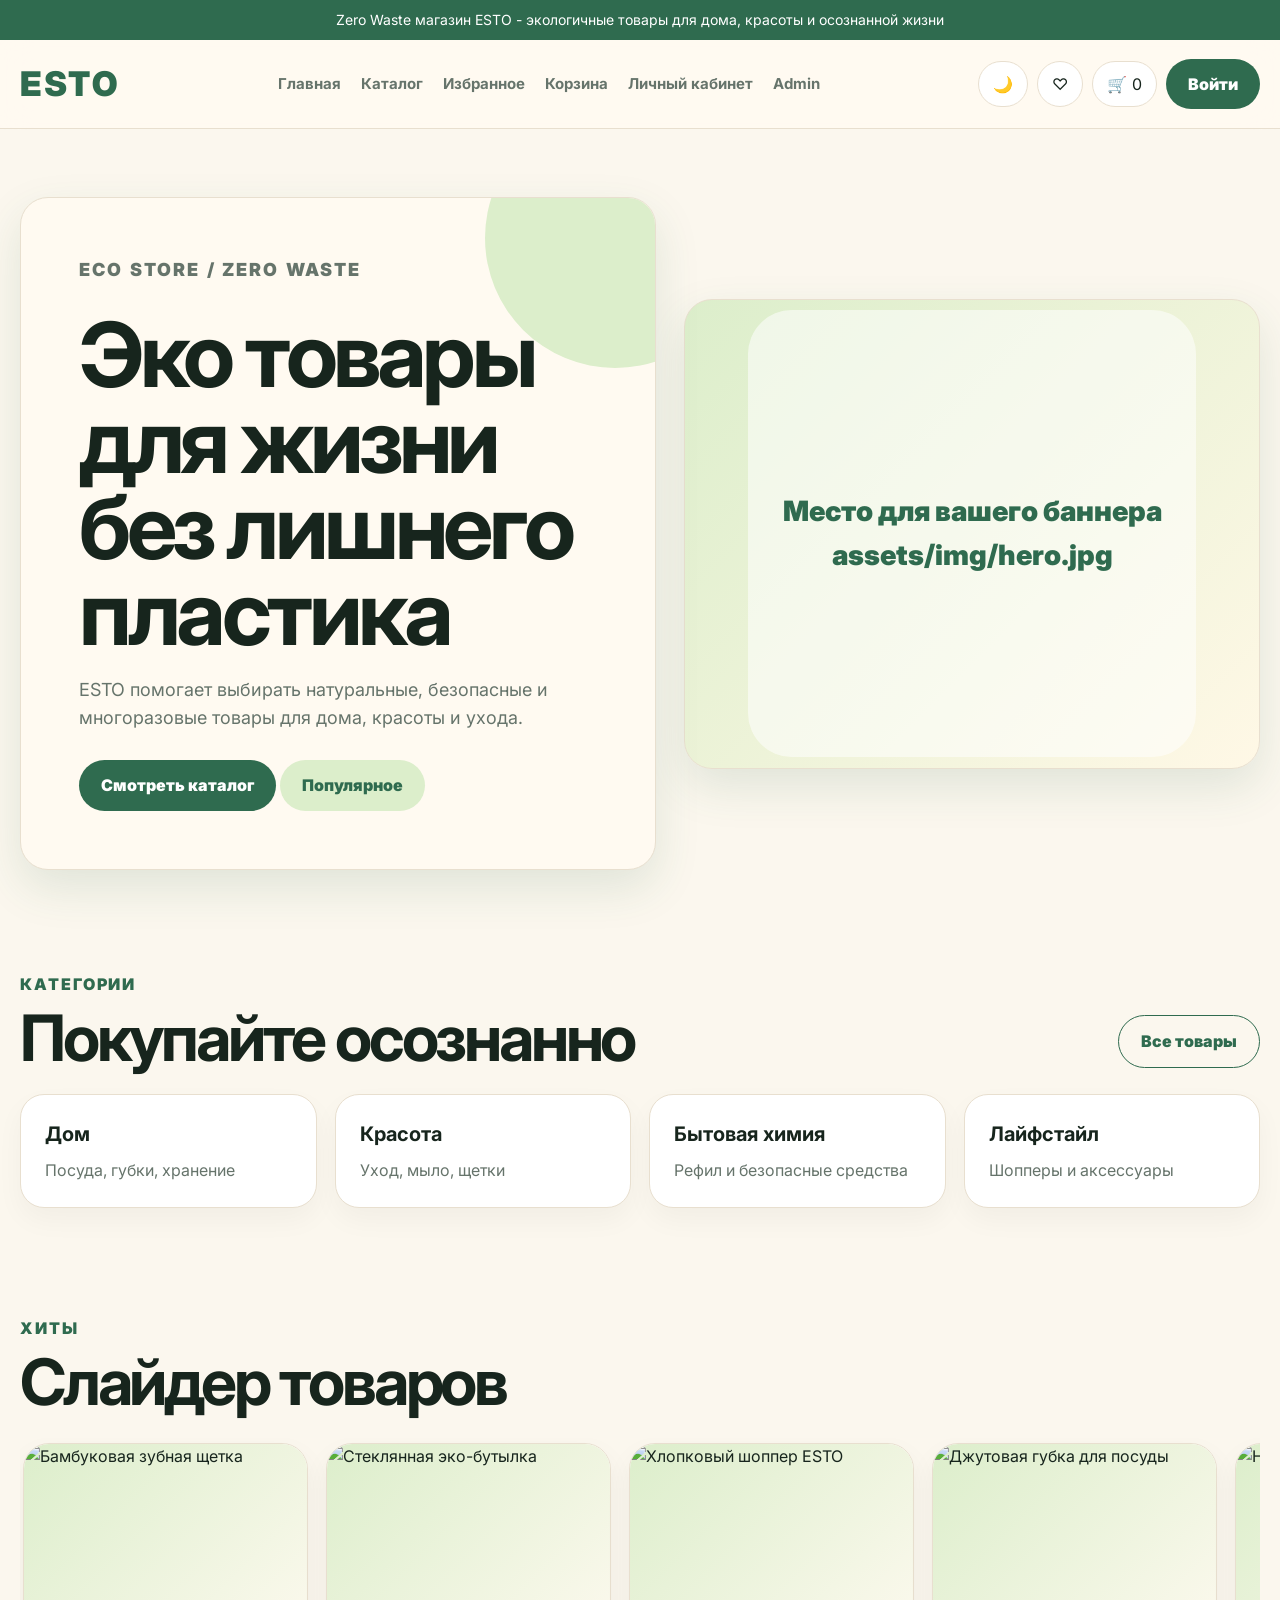
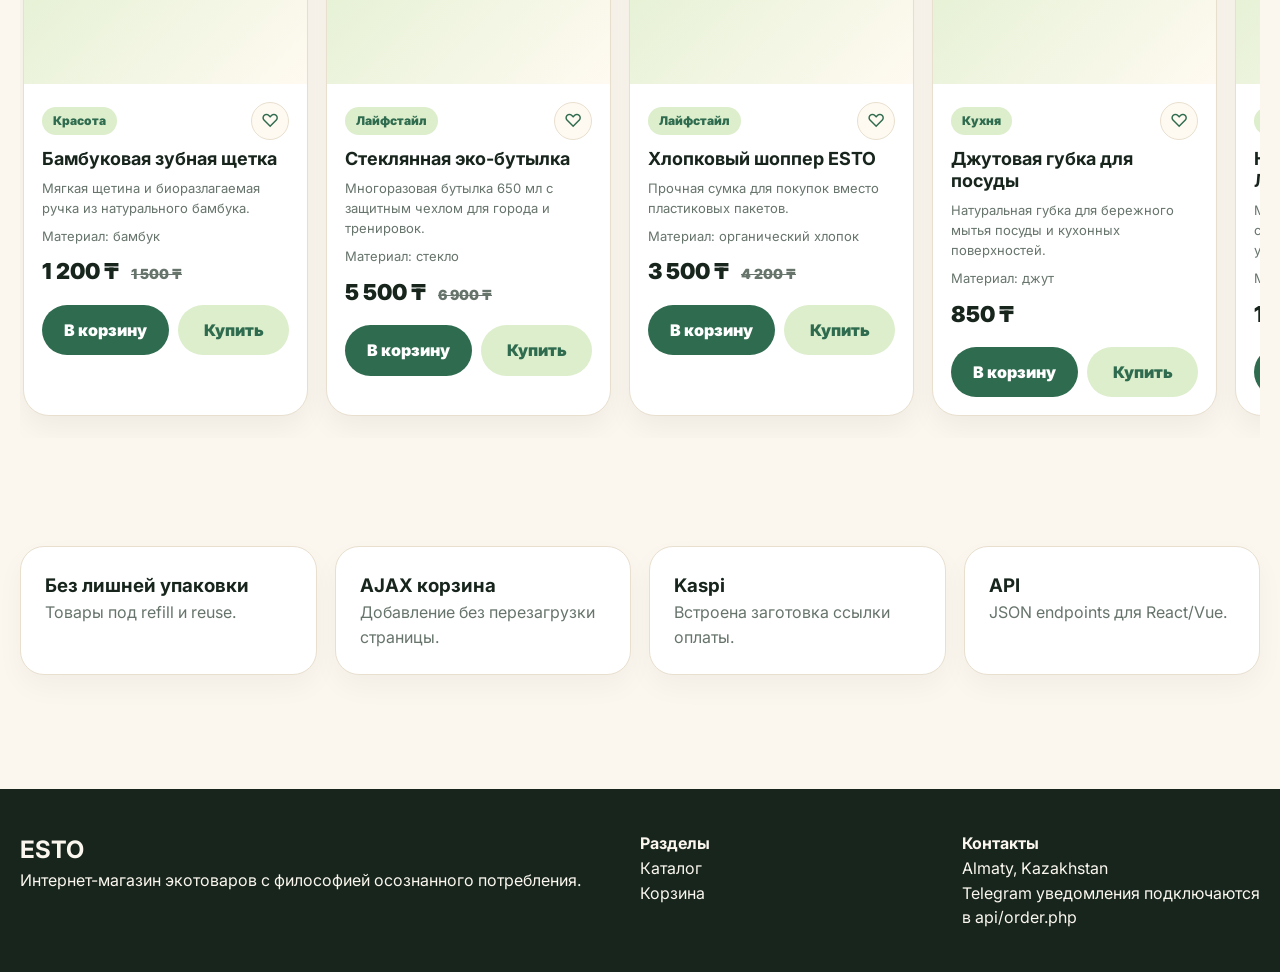
==== index.html @ a309af13 "Add files via upload" ====
<!DOCTYPE html>
<html lang="ru">
<head>
    <meta charset="UTF-8">
    <meta name="viewport" content="width=device-width, initial-scale=1.0">
    <title>ESTO - Интернет-магазин экотоваров</title>
    <link rel="preconnect" href="https://fonts.googleapis.com">
<link rel="preconnect" href="https://fonts.gstatic.com" crossorigin>
<link href="https://fonts.googleapis.com/css2?family=Inter:wght@400;600;700;800;900&display=swap" rel="stylesheet">
<link rel="stylesheet" href="style.css">
<script src="https://cdnjs.cloudflare.com/ajax/libs/gsap/3.12.5/gsap.min.js" defer></script>
<script src="script.js" defer></script>

</head>
<body>
<div class="top-line">Zero Waste магазин ESTO - экологичные товары для дома, красоты и осознанной жизни</div>
<header class="header">
    <div class="container nav">
        <a class="logo" href="index.html">ESTO</a>
        <button class="icon-btn mobile-toggle" id="mobileToggle">Меню</button>
        <nav class="menu" id="menu">
            <a href="index.html">Главная</a>
            <a href="catalog.html">Каталог</a>
            <a href="favorites.html">Избранное</a>
            <a href="cart.html">Корзина</a>
            <a href="cabinet.html">Личный кабинет</a>
            <a href="admin/index.html">Admin</a>
        </nav>
        <div class="nav-actions">
            <button class="theme-toggle" data-theme-toggle>🌙</button>
            <a class="icon-btn" href="favorites.html">♡</a>
            <a class="icon-btn" href="cart.html">🛒 <span data-cart-count>0</span></a>
            <a class="btn" href="login.html">Войти</a>
        </div>
    </div>
</header>


<main>
<section class="hero">
    <div class="container hero-grid">
        <div class="hero-card">
            <p class="eyebrow">Eco store / zero waste</p>
            <h1>Эко товары для жизни без лишнего пластика</h1>
            <p>ESTO помогает выбирать натуральные, безопасные и многоразовые товары для дома, красоты и ухода.</p>
            <a class="btn" href="catalog.html">Смотреть каталог</a>
            <a class="btn light" href="#popular">Популярное</a>
        </div>
        <div class="hero-visual"><div class="placeholder">Место для вашего баннера<br>assets/img/hero.jpg</div></div>
    </div>
</section>
<section class="section">
    <div class="container">
        <div class="section-head"><div><p class="eyebrow">Категории</p><h2>Покупайте осознанно</h2></div><a class="btn ghost" href="catalog.html">Все товары</a></div>
        <div class="categories">
            <div class="category-card gsap-card"><b>Дом</b><p class="muted">Посуда, губки, хранение</p></div>
            <div class="category-card gsap-card"><b>Красота</b><p class="muted">Уход, мыло, щетки</p></div>
            <div class="category-card gsap-card"><b>Бытовая химия</b><p class="muted">Рефил и безопасные средства</p></div>
            <div class="category-card gsap-card"><b>Лайфстайл</b><p class="muted">Шопперы и аксессуары</p></div>
        </div>
    </div>
</section>
<section class="section" id="popular">
    <div class="container slider-wrap">
        <div class="section-head"><div><p class="eyebrow">Хиты</p><h2>Слайдер товаров</h2></div></div>
        <div class="product-slider" id="productSlider"></div>
    </div>
</section>
<section class="section">
    <div class="container features">
        <div class="feature-card gsap-card"><h3>Без лишней упаковки</h3><p class="muted">Товары под refill и reuse.</p></div>
        <div class="feature-card gsap-card"><h3>AJAX корзина</h3><p class="muted">Добавление без перезагрузки страницы.</p></div>
        <div class="feature-card gsap-card"><h3>Kaspi</h3><p class="muted">Встроена заготовка ссылки оплаты.</p></div>
        <div class="feature-card gsap-card"><h3>API</h3><p class="muted">JSON endpoints для React/Vue.</p></div>
    </div>
</section>
</main>

<footer>
    <div class="container footer-grid">
        <div><h2>ESTO</h2><p>Интернет-магазин экотоваров с философией осознанного потребления.</p></div>
        <div><b>Разделы</b><p><a href="catalog.html">Каталог</a></p><p><a href="cart.html">Корзина</a></p></div>
        <div><b>Контакты</b><p>Almaty, Kazakhstan</p><p>Telegram уведомления подключаются в api/order.php</p></div>
    </div>
</footer>
</body>
</html>
---- style.css ----
:root{
  --green:#2f6b4f;--green-2:#1f563e;--lime:#dceecb;--cream:#fbf7ee;--paper:#fffaf1;--ink:#17251d;--muted:#66746b;--line:#e8dfcf;--card:#ffffff;--shadow:0 18px 45px rgba(47,107,79,.13);--radius:28px
}
.dark{--green:#9bd2a7;--green-2:#b7e0bd;--lime:#243c2e;--cream:#101813;--paper:#17231c;--ink:#f5f0e7;--muted:#b5c1b8;--line:#2c3b31;--card:#18241d;--shadow:0 18px 45px rgba(0,0,0,.32)}
*{box-sizing:border-box;margin:0;padding:0}html{scroll-behavior:smooth}body{font-family:Inter,Arial,sans-serif;background:var(--cream);color:var(--ink);line-height:1.55;min-width:320px}a{text-decoration:none;color:inherit}img{max-width:100%;display:block}button,input,select,textarea{font:inherit}.container{width:min(1240px,calc(100% - 40px));margin:auto}.top-line{background:var(--green);color:#fff;text-align:center;padding:9px 12px;font-size:14px}.header{position:sticky;top:0;z-index:50;background:rgba(255,250,241,.9);backdrop-filter:blur(16px);border-bottom:1px solid var(--line)}.dark .header{background:rgba(16,24,19,.88)}.nav{display:flex;align-items:center;justify-content:space-between;gap:20px;padding:18px 0}.logo{font-size:34px;font-weight:900;letter-spacing:.08em;color:var(--green)}.menu{display:flex;align-items:center;gap:20px}.menu a{font-weight:700;color:var(--muted);font-size:15px}.menu a:hover,.menu a.active{color:var(--green)}.nav-actions{display:flex;align-items:center;gap:9px}.icon-btn,.theme-toggle{display:inline-flex;align-items:center;justify-content:center;gap:5px;min-height:42px;border:1px solid var(--line);background:var(--card);color:var(--ink);border-radius:999px;padding:10px 14px;cursor:pointer}.btn{display:inline-flex;align-items:center;justify-content:center;border:0;border-radius:999px;padding:13px 22px;background:var(--green);color:#fff;font-weight:900;cursor:pointer;transition:.25s;white-space:nowrap}.btn:hover{background:var(--green-2);transform:translateY(-2px);box-shadow:var(--shadow)}.btn.light{background:var(--lime);color:var(--green)}.btn.ghost{background:transparent;color:var(--green);border:1px solid var(--green)}.field{width:100%;border:1px solid var(--line);background:var(--card);color:var(--ink);border-radius:18px;padding:14px 16px;outline:none}.field:focus{border-color:var(--green)}
.hero{padding:68px 0 48px}.hero-grid{display:grid;grid-template-columns:1.05fr .95fr;gap:28px;align-items:center}.hero-card{position:relative;overflow:hidden;background:var(--paper);border:1px solid var(--line);border-radius:var(--radius);padding:58px;box-shadow:var(--shadow)}.hero-card:before{content:"";position:absolute;right:-90px;top:-90px;width:260px;height:260px;background:var(--lime);border-radius:50%}.eyebrow{color:var(--green);font-weight:900;text-transform:uppercase;letter-spacing:.12em;margin-bottom:10px}.hero h1,.page-hero h1,.section h2{letter-spacing:-.05em;line-height:.96}.hero h1{font-size:clamp(46px,7vw,92px);margin-bottom:20px;position:relative}.hero p{max-width:620px;color:var(--muted);font-size:18px;margin-bottom:28px;position:relative}.hero-visual{min-height:470px;border-radius:var(--radius);background:linear-gradient(135deg,#dceecb,#fff8e6);border:1px solid var(--line);display:grid;place-items:center;box-shadow:var(--shadow);overflow:hidden}.dark .hero-visual{background:linear-gradient(135deg,#183023,#273426)}.placeholder{width:78%;aspect-ratio:1;border-radius:44px;background:rgba(255,255,255,.55);display:grid;place-items:center;text-align:center;color:var(--green);font-weight:900;font-size:28px}.section{padding:54px 0}.section-head{display:flex;justify-content:space-between;align-items:flex-end;gap:20px;margin-bottom:26px}.section h2,.page-hero h1{font-size:clamp(34px,5vw,64px)}.muted{color:var(--muted)}.small{font-size:13px}.categories,.features{display:grid;grid-template-columns:repeat(4,1fr);gap:18px}.category-card,.feature-card,.empty-box{background:var(--card);border:1px solid var(--line);border-radius:24px;padding:24px;box-shadow:0 12px 28px rgba(0,0,0,.04)}.category-card b{display:block;font-size:20px;margin-bottom:8px}.product-slider{display:flex;gap:18px;overflow-x:auto;padding:5px 3px 22px;scroll-snap-type:x mandatory}.product-slider .product-card{min-width:285px}.product-slider::-webkit-scrollbar{height:8px}.product-slider::-webkit-scrollbar-thumb{background:var(--green);border-radius:20px}.page-hero{padding:54px 0 24px}.filters{display:grid;grid-template-columns:2fr 1.2fr 1fr 1fr 1.1fr auto auto;gap:12px;margin:0 0 26px}.catalog-layout{display:block}.catalog-toolbar{display:flex;justify-content:space-between;align-items:center;gap:16px;margin:0 0 22px}.product-grid{display:grid;grid-template-columns:repeat(4,minmax(0,1fr));gap:22px;align-items:stretch}.product-card{position:relative;background:var(--card);border:1px solid var(--line);border-radius:26px;overflow:hidden;box-shadow:0 12px 28px rgba(0,0,0,.05);transition:.25s;min-width:0}.product-card:hover{transform:translateY(-7px);box-shadow:var(--shadow)}.product-img{height:240px;background:linear-gradient(135deg,var(--lime),var(--paper));display:grid;place-items:center;overflow:hidden}.product-img img{width:100%;height:100%;object-fit:cover;transition:.35s}.product-card:hover .product-img img{transform:scale(1.05)}.product-body{padding:18px;display:flex;flex-direction:column;gap:8px}.product-body h3{font-size:18px;line-height:1.22}.product-meta{display:flex;align-items:center;justify-content:space-between;gap:8px}.badge{display:inline-block;background:var(--lime);color:var(--green);border-radius:999px;padding:5px 11px;font-size:12px;font-weight:900}.fav-btn{width:38px;height:38px;border:1px solid var(--line);background:var(--paper);color:var(--green);border-radius:50%;cursor:pointer;font-size:18px}.fav-btn.active{background:var(--green);color:#fff}.price{font-size:22px;font-weight:900}.old-price{text-decoration:line-through;color:var(--muted);font-size:14px;margin-left:8px}.card-actions{display:grid;grid-template-columns:1fr 1fr;gap:9px;margin-top:8px}.quick-view{position:absolute;z-index:2;top:12px;left:12px;border:0;border-radius:999px;background:rgba(255,255,255,.92);color:var(--green);padding:8px 12px;font-size:12px;font-weight:900;cursor:pointer;opacity:0;transform:translateY(-7px);transition:.25s}.product-card:hover .quick-view{opacity:1;transform:none}.two-col{display:grid;grid-template-columns:1.25fr .75fr;gap:24px;align-items:start}.cart-list{display:grid;gap:14px}.cart-item{display:grid;grid-template-columns:96px 1fr auto;gap:16px;align-items:center;background:var(--card);border:1px solid var(--line);border-radius:24px;padding:14px}.cart-thumb{height:84px;border-radius:18px;overflow:hidden;background:var(--lime)}.cart-thumb img{width:100%;height:100%;object-fit:cover}.qty{display:flex;align-items:center;gap:8px;flex-wrap:wrap}.qty button{min-width:36px;height:36px;border-radius:999px;border:1px solid var(--line);background:var(--paper);color:var(--ink);cursor:pointer;padding:0 10px}.qty .remove{color:#b73b3b}.summary,.auth-card,.cabinet-card,.admin-card{background:var(--card);border:1px solid var(--line);border-radius:28px;padding:26px;box-shadow:var(--shadow)}.form-grid{display:grid;gap:12px}.tabs{display:flex;gap:10px;margin-bottom:16px}.tab{border:1px solid var(--line);background:var(--paper);color:var(--ink);border-radius:999px;padding:10px 16px;cursor:pointer}.tab.active{background:var(--green);color:#fff}.modal{position:fixed;inset:0;background:rgba(0,0,0,.48);display:none;place-items:center;z-index:200;padding:20px}.modal.show{display:grid}.modal-card{width:min(880px,100%);background:var(--card);color:var(--ink);border:1px solid var(--line);border-radius:30px;padding:22px;display:grid;grid-template-columns:1fr 1fr;gap:24px;position:relative;box-shadow:var(--shadow)}.modal-card img{width:100%;height:360px;object-fit:cover;border-radius:24px;background:var(--lime)}.modal-close{position:absolute;right:16px;top:14px;width:42px;height:42px;border-radius:999px;border:1px solid var(--line);background:var(--paper);color:var(--ink);font-size:26px;cursor:pointer}.toast{position:fixed;right:20px;bottom:20px;background:var(--green);color:#fff;padding:14px 18px;border-radius:18px;box-shadow:var(--shadow);transform:translateY(120px);transition:.3s;z-index:300}.toast.show{transform:translateY(0)}footer{margin-top:60px;background:var(--ink);color:var(--cream);padding:42px 0}.footer-grid{display:grid;grid-template-columns:2fr 1fr 1fr;gap:24px}.mobile-toggle{display:none}
@media(max-width:1180px){.product-grid{grid-template-columns:repeat(3,minmax(0,1fr))}.filters{grid-template-columns:1fr 1fr 1fr}.filters .btn{width:100%}.menu{gap:12px}.menu a{font-size:14px}}
@media(max-width:900px){.mobile-toggle{display:inline-flex}.menu{display:none;position:absolute;left:20px;right:20px;top:78px;background:var(--card);border:1px solid var(--line);border-radius:22px;padding:16px;flex-direction:column;align-items:flex-start;box-shadow:var(--shadow)}.menu.open{display:flex}.hero-grid,.two-col{grid-template-columns:1fr}.hero-card{padding:38px}.hero-visual{min-height:310px}.categories,.features{grid-template-columns:1fr 1fr}.product-grid{grid-template-columns:repeat(2,minmax(0,1fr))}.filters{grid-template-columns:1fr 1fr}.footer-grid{grid-template-columns:1fr}.nav{padding:14px 0}.logo{font-size:28px}.quick-view{opacity:1;transform:none}.modal-card{grid-template-columns:1fr}.modal-card img{height:270px}}
@media(max-width:620px){.container{width:min(100% - 24px,1240px)}.top-line{font-size:12px}.nav-actions .btn{display:none}.nav-actions{gap:5px}.icon-btn,.theme-toggle{padding:9px 11px}.hero{padding:36px 0}.hero-card{padding:28px;border-radius:22px}.hero h1{font-size:44px}.section{padding:36px 0}.section-head,.catalog-toolbar{align-items:flex-start;flex-direction:column}.categories,.features,.product-grid,.filters{grid-template-columns:1fr}.product-img{height:230px}.cart-item{grid-template-columns:76px 1fr}.cart-item .qty{grid-column:1/-1}.card-actions{grid-template-columns:1fr}.product-slider .product-card{min-width:260px}}
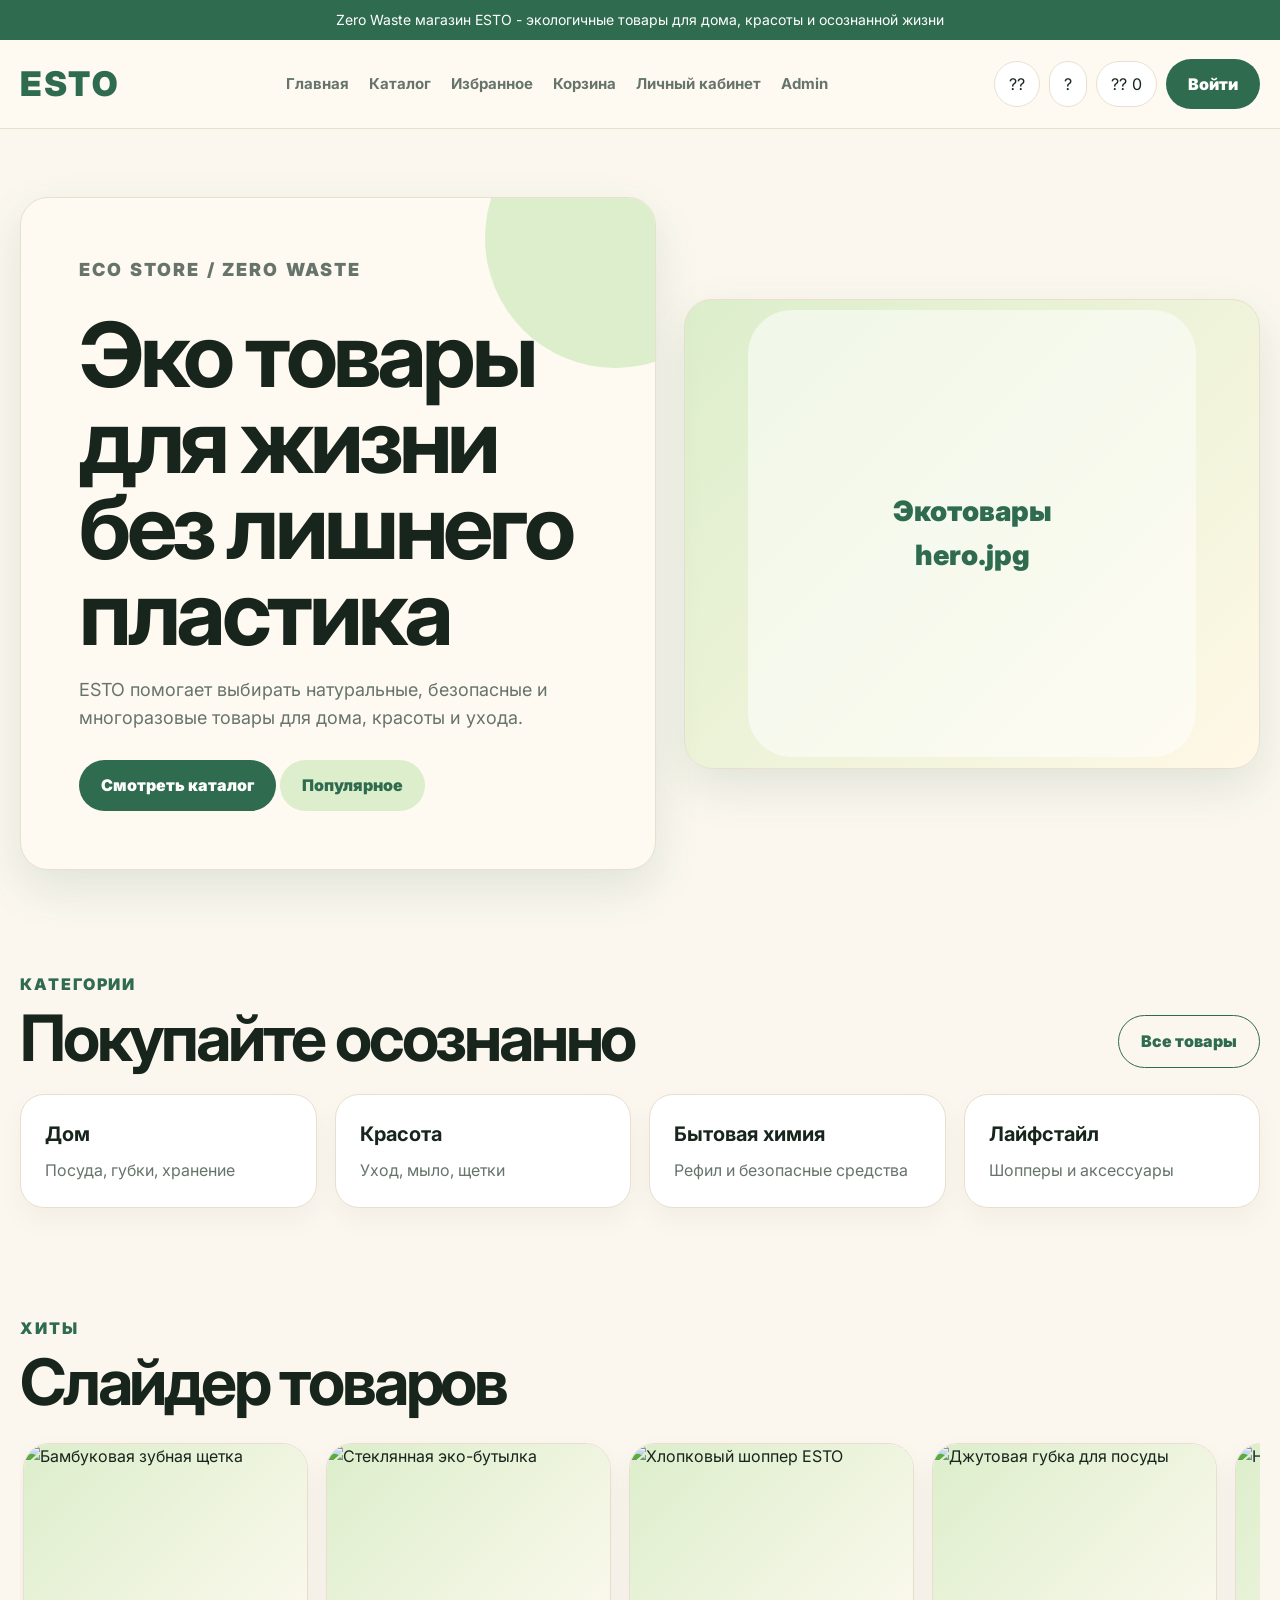
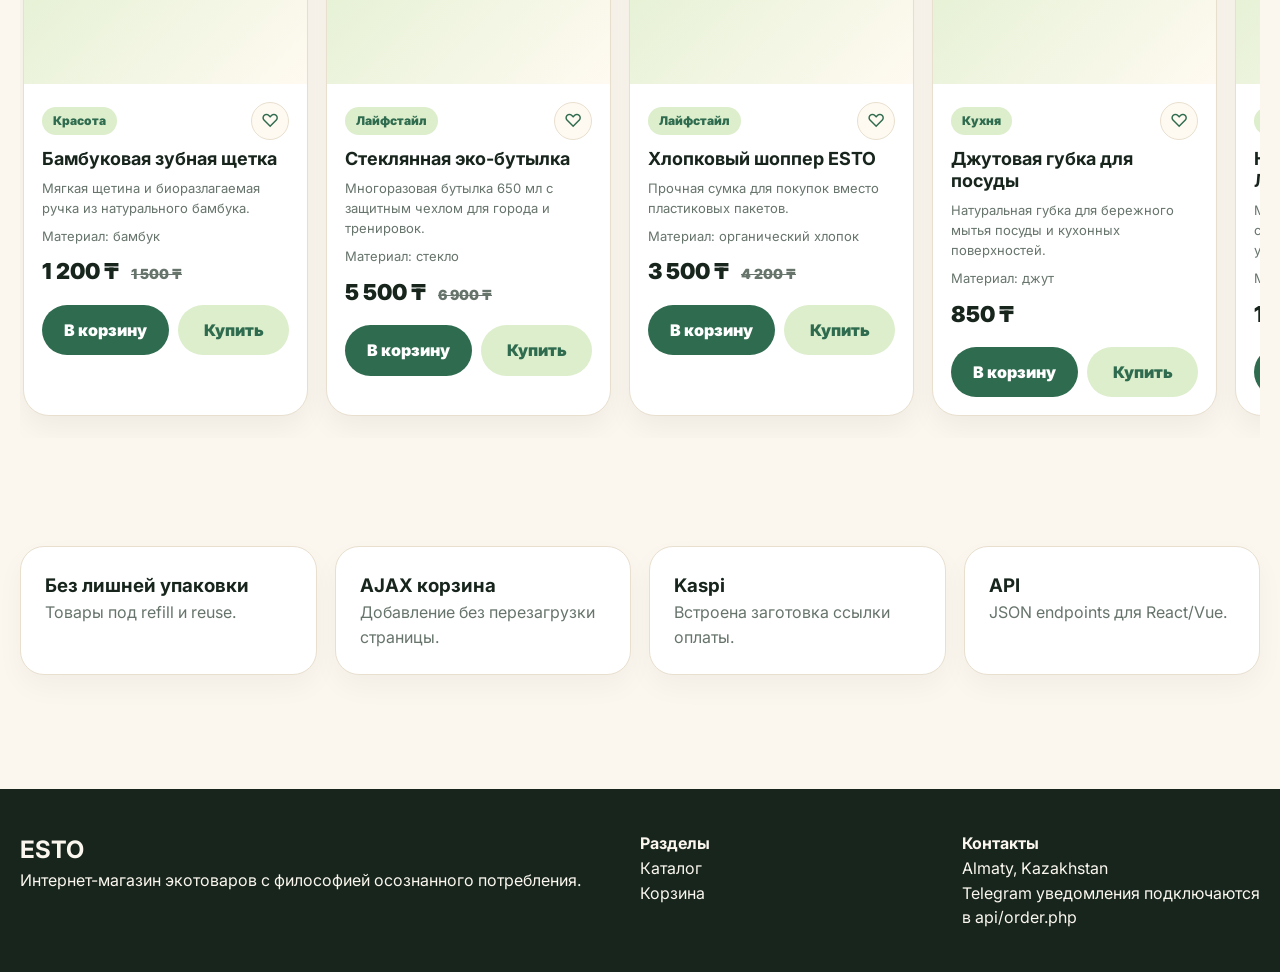
==== commit 0626b25b: "Update index.html" ====
--- a/index.html
+++ b/index.html
@@ -27,9 +27,9 @@
             <a href="admin/index.html">Admin</a>
         </nav>
         <div class="nav-actions">
-            <button class="theme-toggle" data-theme-toggle>🌙</button>
-            <a class="icon-btn" href="favorites.html">♡</a>
-            <a class="icon-btn" href="cart.html">🛒 <span data-cart-count>0</span></a>
+            <button class="theme-toggle" data-theme-toggle>??</button>
+            <a class="icon-btn" href="favorites.html">?</a>
+            <a class="icon-btn" href="cart.html">?? <span data-cart-count>0</span></a>
             <a class="btn" href="login.html">Войти</a>
         </div>
     </div>
@@ -46,7 +46,7 @@
             <a class="btn" href="catalog.html">Смотреть каталог</a>
             <a class="btn light" href="#popular">Популярное</a>
         </div>
-        <div class="hero-visual"><div class="placeholder">Место для вашего баннера<br>assets/img/hero.jpg</div></div>
+        <div class="hero-visual"><div class="placeholder">Экотовары<br>hero.jpg</div></div>
     </div>
 </section>
 <section class="section">
@@ -84,4 +84,4 @@
     </div>
 </footer>
 </body>
-</html>+</html>
